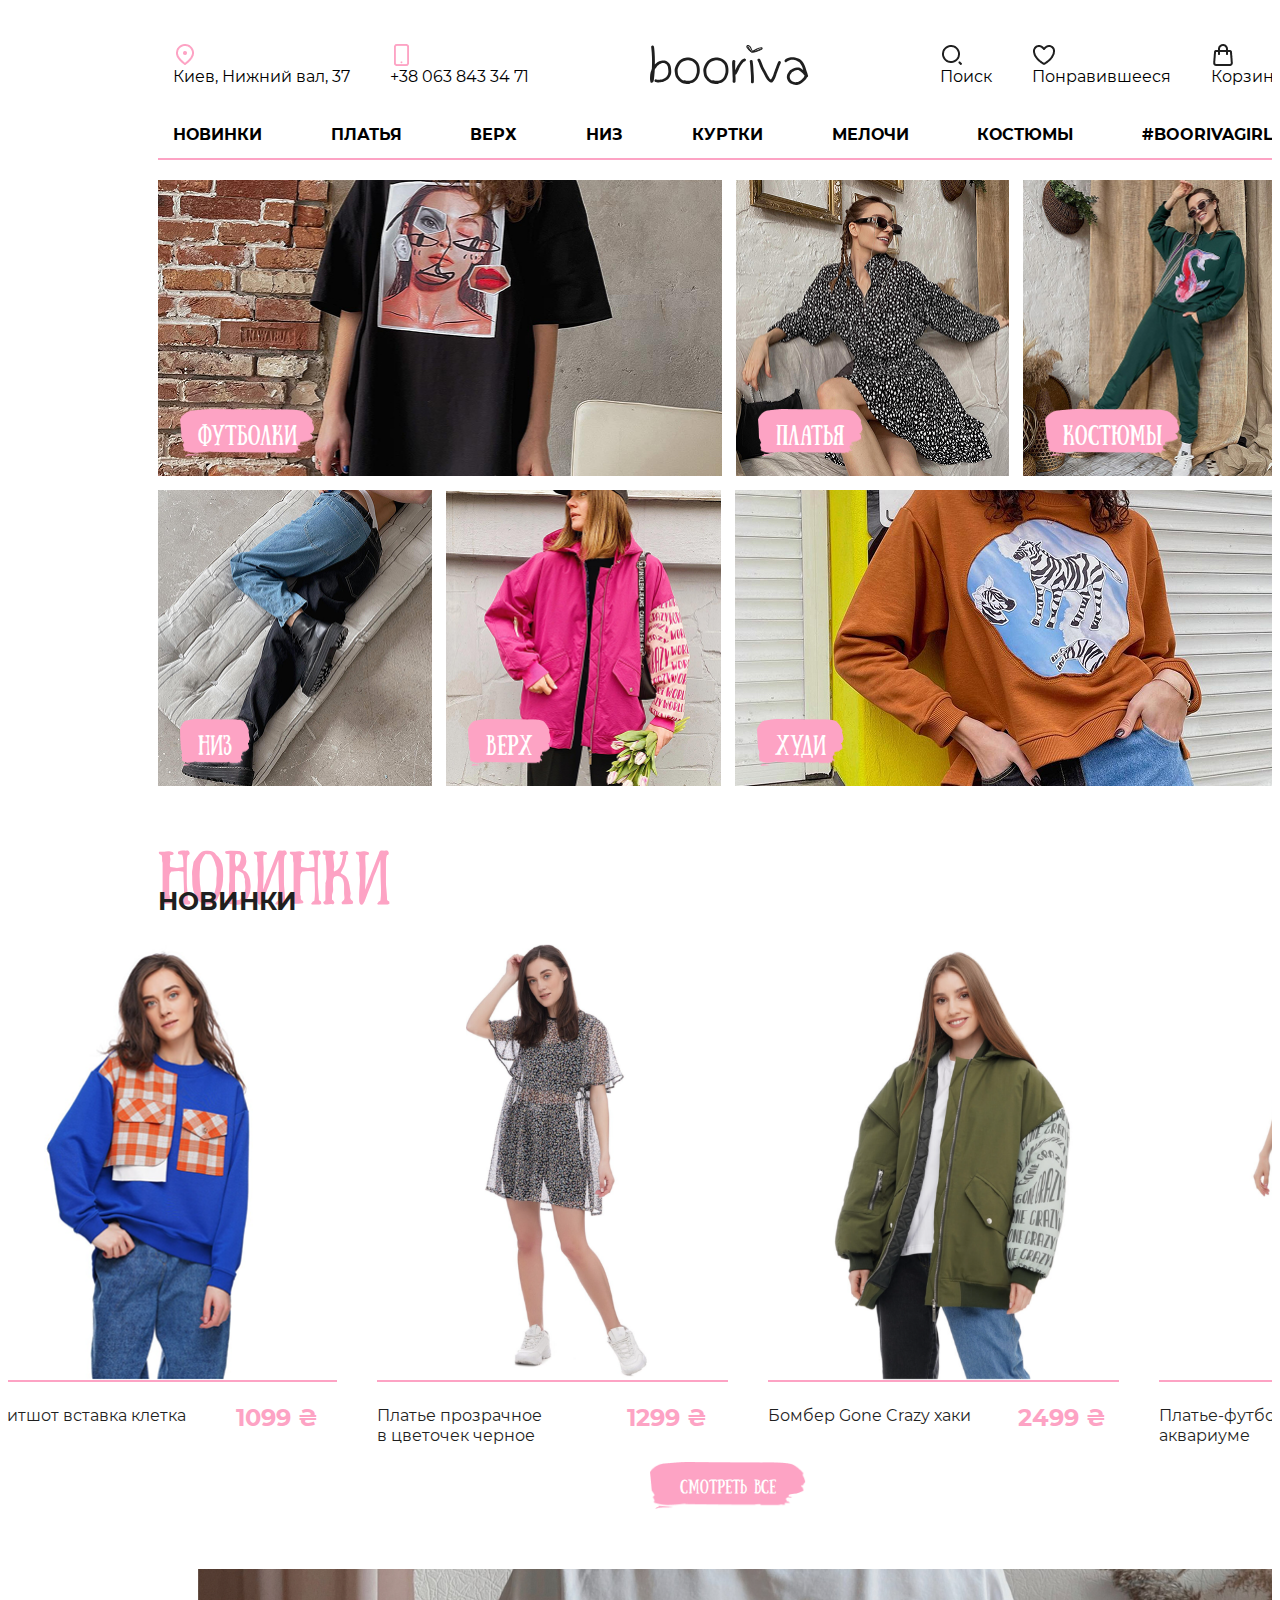
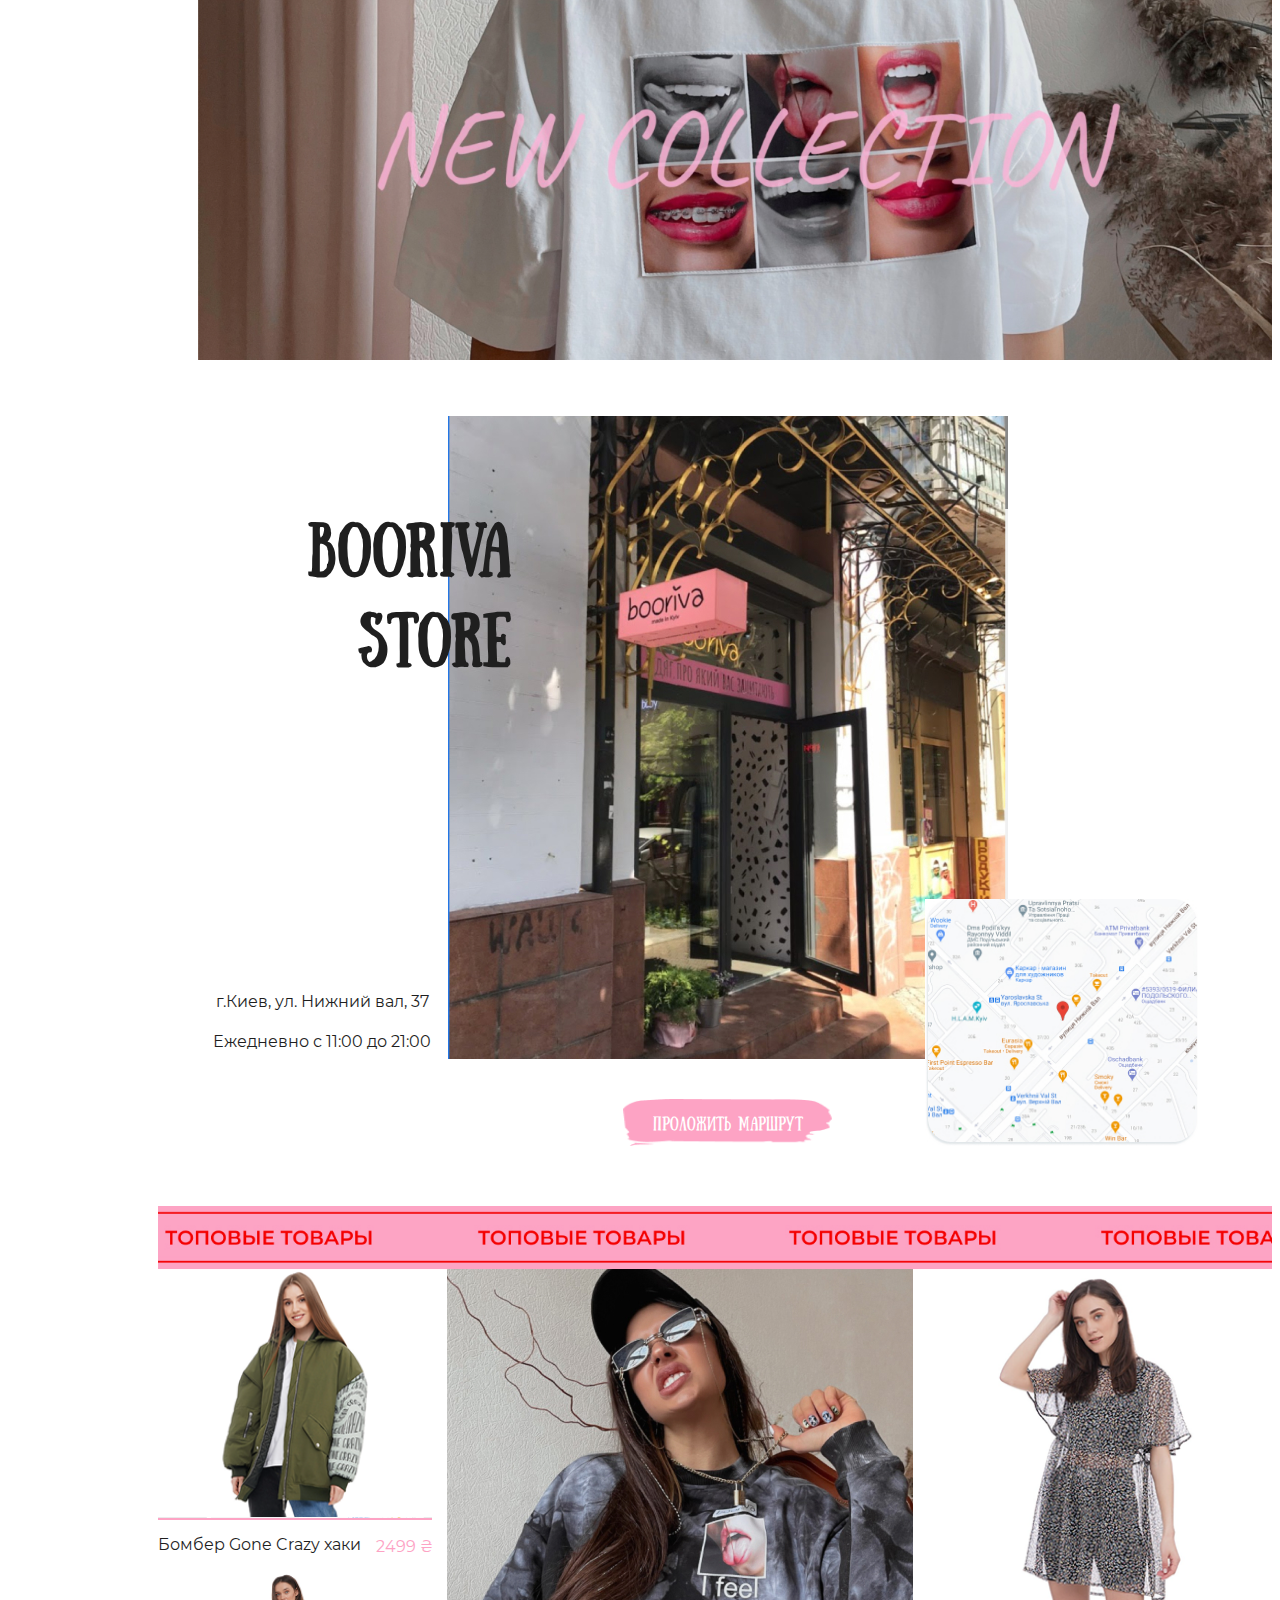
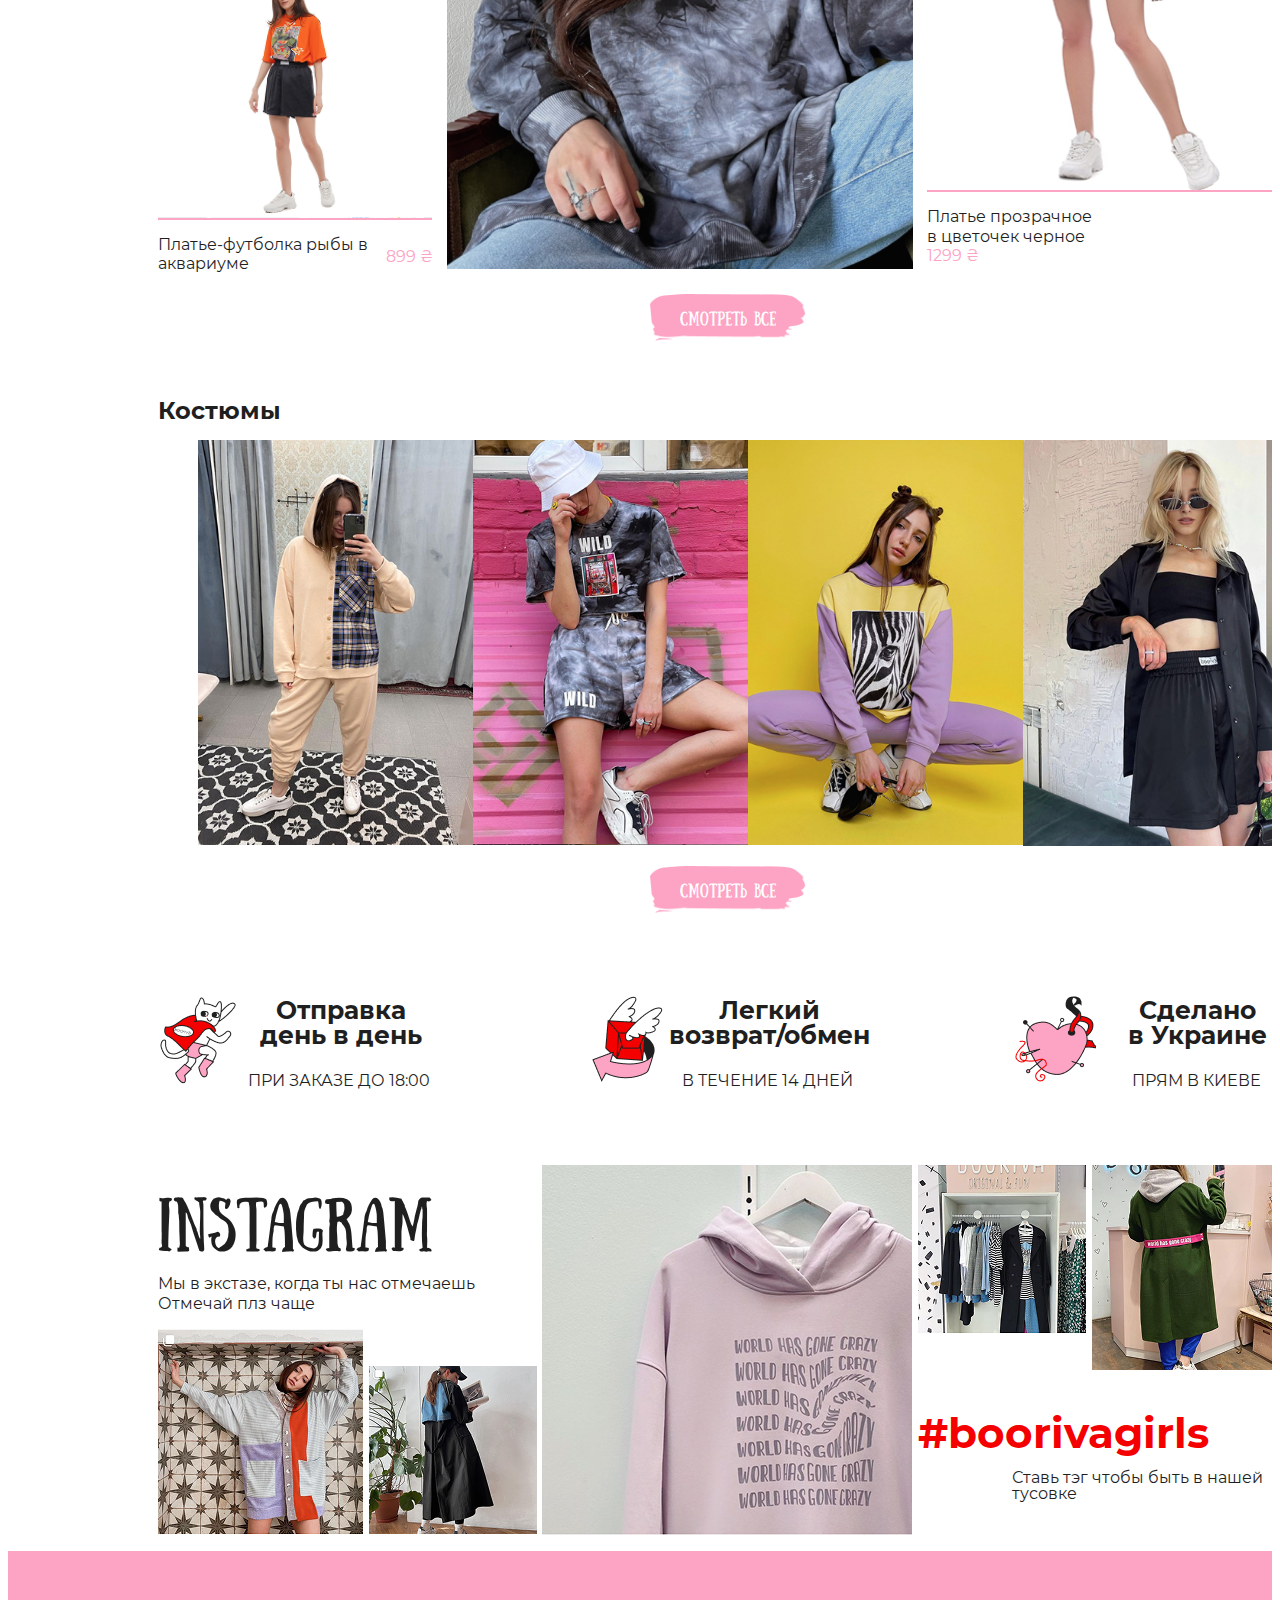
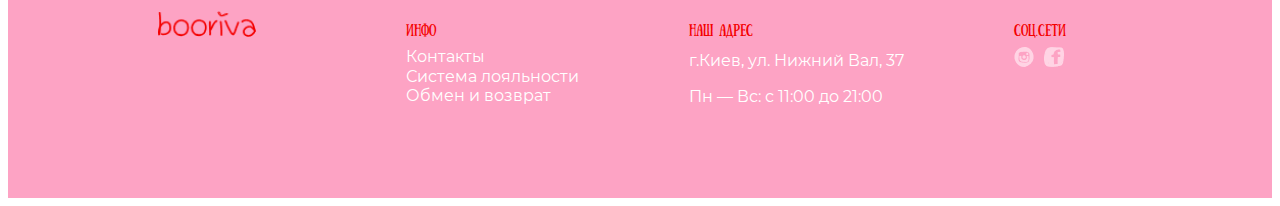
==== index.html @ a5c5e672 "Add files via upload" ====
<!DOCTYPE html>
<html lang="ru">

<head>
    <meta charset="UTF-8">
    <meta name="viewport" content="width=device-width, initial-scale=1.0">
    <title>Booriva</title>
    <link rel="stylesheet" href="styles/normalize.css">
    <link rel="stylesheet" href="styles/style.css">
</head>

<body>
    <header class="header container">
        <div class="header__info">
            <a class="header__link" href="#"><img src="images/fluent_location.png" alt="">Киев, Нижний вал, 37</a>
            <a class="header__link" href="#"><img src="images/icons_iphone.png" alt="">+38 063 843 34 71</a>
        </div>
        <a class="header__logo-wrap" href="index.html">
            <img class="header__logo" src="images/logo.svg" alt="Логотип" width="159" height="40">
            <h1 class="header__title"></h1>
        </a>
        <div class="header__buttons">
            <a class="header__link" href="#"><img src="images/ri_search.png" alt="">Поиск</a>
            <a class="header__link" href="#"><img src="images/icons_heart.png" alt="">Понравившееся</a>
            <a class="header__link" href="#"><img src="images/shoppingbag.png" alt="">Корзина</a>
        </div>
        <nav class="header__menu">
            <ul class="menu">
                <li class="menu__item menu__item--active">
                    <a class="menu__link" href="index.html">НОВИНКИ</a>
                </li>
                <li class="menu__item">
                    <a class="menu__link" href="#">ПЛАТЬЯ</a>
                </li>
                <li class="menu__item">
                    <a class="menu__link" href="#">ВЕРХ</a>
                </li>
                <li class="menu__item">
                    <a class="menu__link" href="#">НИЗ</a>
                </li>
                <li class="menu__item">
                    <a class="menu__link" href="#">КУРТКИ</a>
                </li>
                <li class="menu__item">
                    <a class="menu__link" href="#">МЕЛОЧИ</a>
                </li>
                <li class="menu__item">
                    <a class="menu__link" href="#">КОСТЮМЫ</a>
                </li>
                <li class="menu__item">
                    <a class="menu__link" href="#">#BOORIVAGIRLS</a>
                </li>
            </ul>
        </nav>
    </header>
    <main class="main container">
        <section class="categories">
            <div class="categories__div">
                <h2 class="categories__title visually-hidden">Категории товаров</h2>
            </div>
            <ul class="categories__list">
                <li class="categories__rectangle">
                    <img class="categories__image" src="images/tshirts.jpg" alt="Футболки" width="563" height="345">
                    <button class="categories__button button" type="button">Футболки</button>
                </li>
                <li class="categories__square">
                    <img class="categories__image" src="images/dresses.jpg" alt="Платья" width="273" height="296">
                    <button class="categories__button button" type="button">Платья</button>
                </li>
                <li class="categories__square">
                    <img class="categories__image" src="images/costumes.jpg" alt="Костюмы" width="274" height="296">
                    <button class="categories__button button" type="button">Костюмы</button>
                </li>
                <li class="categories__square">
                    <img class="categories__image" src="images/bottom.jpg" alt="Низ" width="274" height="296">
                    <button class="categories__button button" type="button">Низ</button>
                </li>
                <li class="categories__square">
                    <img class="categories__image" src="images/top.jpg" alt="Верх" width="274" height="296">
                    <button class="categories__button button" type="button">Верх</button>
                </li>
                <li class="categories__rectangle">
                    <img class="categories__image" src="images/hoodie.jpg" alt="Худи" width="563" height="345">
                    <button class="categories__button button" type="button">Худи</button>
                </li>
            </ul>
        </section>
        <section class="clothes">
            <div class="clothes__div">
                <h2 class="clothes__new">
                    Новинки
                    <div class="clothes__newsub">НОВИНКИ</div>
                </h2>
            </div>
            <ul class="clothes__assortment">
                <li class="clothes__product">
                    <img class="clothes__image" src="images/blue_sweatshirt.png" alt="Фото одежды" width="360"
                        height="530">
                    <div class="clothes__wrap">
                        <a class="clothes__name" href="#">Свитшот вставка клетка</a>
                        <span class="clothes__price">1099 ₴</span>
                    </div>
                </li>
                <li class="clothes__product">
                    <img class="clothes__image" src="images/dress_in_flowers.png" alt="Фото одежды" width="360"
                        height="530">
                    <div class="clothes__wrap">
                        <a class="clothes__name" href="#">Платье прозрачное <br> в цветочек черное</a>
                        <span class="clothes__price">1299 ₴</span>
                    </div>
                </li>
                <li class="clothes__product">
                    <img class="clothes__image" src="images/bomber.png" alt="Фото одежды" width="360" height="530">
                    <div class="clothes__wrap">
                        <a class="clothes__name" href="#">Бомбер Gone Crazy хаки</a>
                        <span class="clothes__price">2499 ₴</span>
                    </div>
                </li>
                <li class="clothes__product">
                    <img class="clothes__image" src="images/dress_tshirt_fish.png" alt="Фото одежды" width="360"
                        height="530">
                    <div class="clothes__wrap">
                        <a class="clothes__name" href="#">Платье-футболка рыбы в аквариуме</a>
                        <span class="clothes__price">899 ₴</span>
                    </div>
                </li>
            </ul>
            <button class="clothes__button button" type="button">Смотреть все</button>
        </section>
        <section class="collection">
            <div class="collection__div">
                <h2 class="collection__title"></h2>
            </div>
            <ul class="collection__element">
                <li class="collection__baner">
                    <img class="collection__image" src="images/baner.jpg" alt="Фото одежды" width="1441" height="512">
                </li>
            </ul>
        </section>
        <section class="address">
            <div class="address__div">
                <h2 class="address__title">Booriva Store</h2>
            </div>
            <p class="address__address">
                г.Киев, ул. Нижний вал, 37 <br>
                Ежедневно с 11:00 до 21:00
            </p>
            <img class="address__image" src="images/store_door.jpg" alt="Booriva" width="560" height="643">
            <img class="address__map" src="images/map.jpg" alt="Map" width="273" height="246">
            <div class="address__button">
                <button class="address__button button" type="button">Проложить маршрут</button>
            </div>
        </section>
        <section class="top">
            <div class="top__div">
                <h2 class="top__title visually-hidden">Топовые товары</h2>
            </div>
            <img class="top__line" src="images/creeping_line.jpg" alt="Бегущая строка" width="1913" height="80">
            <ul class="top__assortment">
                <li class="top__first">
                    <img class="top__image" src="images/gonecrazymini.png" alt="Фото одежды" width="274" height="300">
                    <div class="top__wrap">
                        <div class="top__element">
                            <a class="top__name" href="#">Бомбер Gone Crazy хаки</a>
                        </div>
                        <div class="top__meaning">
                            <span class="top__price">2499 ₴</span>
                        </div>
                    </div>
                </li>
                <li class="top__second">
                    <img class="top__image" src="images/tshirt_dress_fish_mini.png" alt="Фото одежды" width="274"
                        height="300">
                    <div class="top__wrap">
                        <div class="top__element">
                            <a class="top__name" href="#">Платье-футболка рыбы в аквариуме</a>
                        </div>
                        <div class="top__meaning">
                            <span class="top__price">899 ₴</span>
                        </div>
                    </div>
                </li>
                <li class="top__third">
                    <img class="top__baner" src="images/banner.jpg" alt="Фото одежды" width="466" height="600">
                </li>
                <li class="top__fourth">
                    <img class="top__image" src="images/dressflowerblackmini.png" alt="Фото одежды" width="370"
                        height="600">
                    <div class="top__wrap">
                        <div class="top__bigelement">
                            <a class="top__name" href="#">Платье прозрачное <br> в цветочек черное</a>
                        </div>
                        <div class="top__bigmeaning">
                            <span class="top__price">1299 ₴</span>
                        </div>
                    </div>
                </li>
            </ul>
            <button class="top__button button" type="button">Смотреть все</button>
        </section>
        <section class="costumes">
            <div class="costumes__div">
                <h2 class="costumes__title">Костюмы</h2>
            </div>
            <ul class="costumes__block">
                <li class="costumes__images">
                    <img class="costumes__image" src="images/beige_set.jpg" alt="Бежевый комплект" width="360"
                        height="530">
                </li>
                <li class="costumes__images">
                    <img class="costumes__image" src="images/gray_set_with_panama.jpg" alt="Серый комплект" width="360"
                        height="530">
                </li>
                <li class="costumes__images">
                    <img class="costumes__image" src="images/zebra_set.jpg" alt="Комплект зебра" width="360"
                        height="530">
                </li>
                <li class="costumes__images">
                    <img class="costumes__image" src="images/black_set.jpg" alt="Черный комплект" width="360"
                        height="530">
                </li>
            </ul>
            <button class="costumes__button button" type="button">Смотреть все</button>
        </section>
        <section class="information">
            <div class="information__div">
                <h2 class="information__title visually-hidden">Общая информация</h2>
            </div>
            <ul class="information__block">
                <li class="information__images">
                    <img class="information__image" src="images/sending.png" alt="Кошка в плаще" width="81" height="98">
                    <div class="information__wrap">
                        <h3 class="information__title">Отправка <br> день в день</h3>
                        <p class="information__description">ПРИ ЗАКАЗЕ ДО 18:00</p>
                    </div>
                </li>
                <li class="information__images">
                    <img class="information__image" src="images/exchange.png" alt="Коробка с крыльями" width="81"
                        height="98">
                    <div class="information__wrap">
                        <h3 class="information__title">Легкий <br> возврат/обмен</h3>
                        <p class="information__description">В ТЕЧЕНИЕ 14 ДНЕЙ</p>
                    </div>
                </li>
                <li class="information__images">
                    <img class="information__image" src="images/heart_needles.png" alt="Сердце с иголками" width="81"
                        height="98">
                    <div class="information__wrap">
                        <h3 class="information__title">Сделано <br> в Украине</h3>
                        <p class="information__description">ПРЯМ В КИЕВЕ</p>
                    </div>
                </li>
            </ul>
        </section>
        <section class="socialnetwork">
            <h2 hidden>insta </h2>
            <ul class="socialnetwork__block">
                <li class="socialnetwork__images">
                    <div class="socialnetwork__elements">
                        <h2 class="socialnetwork__title">INSTAGRAM</h2>
                        <p class="socialnetwork__description-left">Мы в экстазе, когда ты нас отмечаешь <br> Отмечай плз
                            чаще</p>
                    </div>
                    <div class="socialnetwork__wrap">
                        <img class="socialnetwork__image" src="images/long_shirt.jpg" alt="Длинная рубашка" width="205"
                            height="205">
                        <img class="socialnetwork__image" src="images/coat.jpg" alt="Пальто" width="168" height="168">
                    </div>
                </li>
                <li class="socialnetwork__images">
                    <img class="socialnetwork__image socialnetwork__image-one " src="images/pink_hoodie.jpg"
                        alt="Розовое худи" width="370" height="370">
                </li>
                <li class="socialnetwork__images">
                    <div class="socialnetwork__clothes">
                        <img class="socialnetwork__image" src="images/hanger.jpg" alt="Вешалка" width="168"
                            height="168">
                        <img class="socialnetwork__image" src="images/green_coat.jpg" alt="Зеленое пальто" width="205"
                            height="205">
                    </div>
                    <div class="socialnetwork__right">
                        <p class="socialnetwork__booriva">#boorivagirls</p>
                        <p class="socialnetwork__description-right">Ставь тэг чтобы быть в нашей <br> тусовке</p>
                    </div>
                </li>
            </ul>
        </section>
        <section class="basket visually-hidden">
            <form action="/">
                <h3 class="basket__image">Корзина</h3>
                <input type="text" name="name" placeholder="Имя" required>
                <input type="text" name="surname" placeholder="Фамилия" required>
                <input type="tel" name="phone" placeholder="Номер телефона" required>
                <input type="email" name="email" placeholder="Почта" required>
            </form>
        </section>
    </main>
    <footer class="footer container">
        <p class="author visually-hidden">Сайт создан Лемякиной Марией группа СТ-21</p>
        <div class="footer__div">

            <a class="footer__logo-wrap" href="index.html">
                <img class="footer__logo" src="images/logo__red.png" alt="Логотип" width="98" height="24">
                <h3 class="footer__title"></h3>
            </a>
        </div>
        <ul class="footer__categories">
            <li class="footer__info">
                <p class="footer__title">ИНФО</p>
                <ul class="footer__list">
                    <li class="footer__contacts"><a class="footer__text" href="#">Контакты</a></li>
                    <li class="footer__system"><a class="footer__text" href="#">Система лояльности</a></li>
                    <li class="footer__exchange "><a class="footer__text" href="#">Обмен и возврат</a></li>
                </ul>

            </li>
            <li class="footer__address">
                <p class="footer__title">НАШ АДРЕС</p>
                <p class="footer__location footer__text">г.Киев, ул. Нижний Вал, 37</p>
                <p class="footer__hours footer__text">Пн — Вс: с 11:00 до 21:00</p>
            </li>
            <li class="footer__socialnetworks">
                <p class="footer__title">СОЦ.СЕТИ</p>
                <div class="footer__wrapper">
                    <a class="footer__link" href="#"><img src="images/logo_inst.png" alt=""></a>
                    <a class="footer__link" href="#"><img src="images/logo_facebook.png" alt=""></a>
                </div>
            </li>
        </ul>
    </footer>
</body>

</html>
---- styles/style.css ----
/* Подключение шрифтов */
@import "fonts.css";
/* Подключение основных стилей */
@import "base.css";
/*Подключение универсальных стилей */
@import "typography.css";
/* Подключение стилей относящихся к header */
@import "header.css";
/* Подключение стилей относящихся к footer */
@import "footer.css";
/* Подключение стилей относящихся к main */
@import "main.css";
@import "media.css";
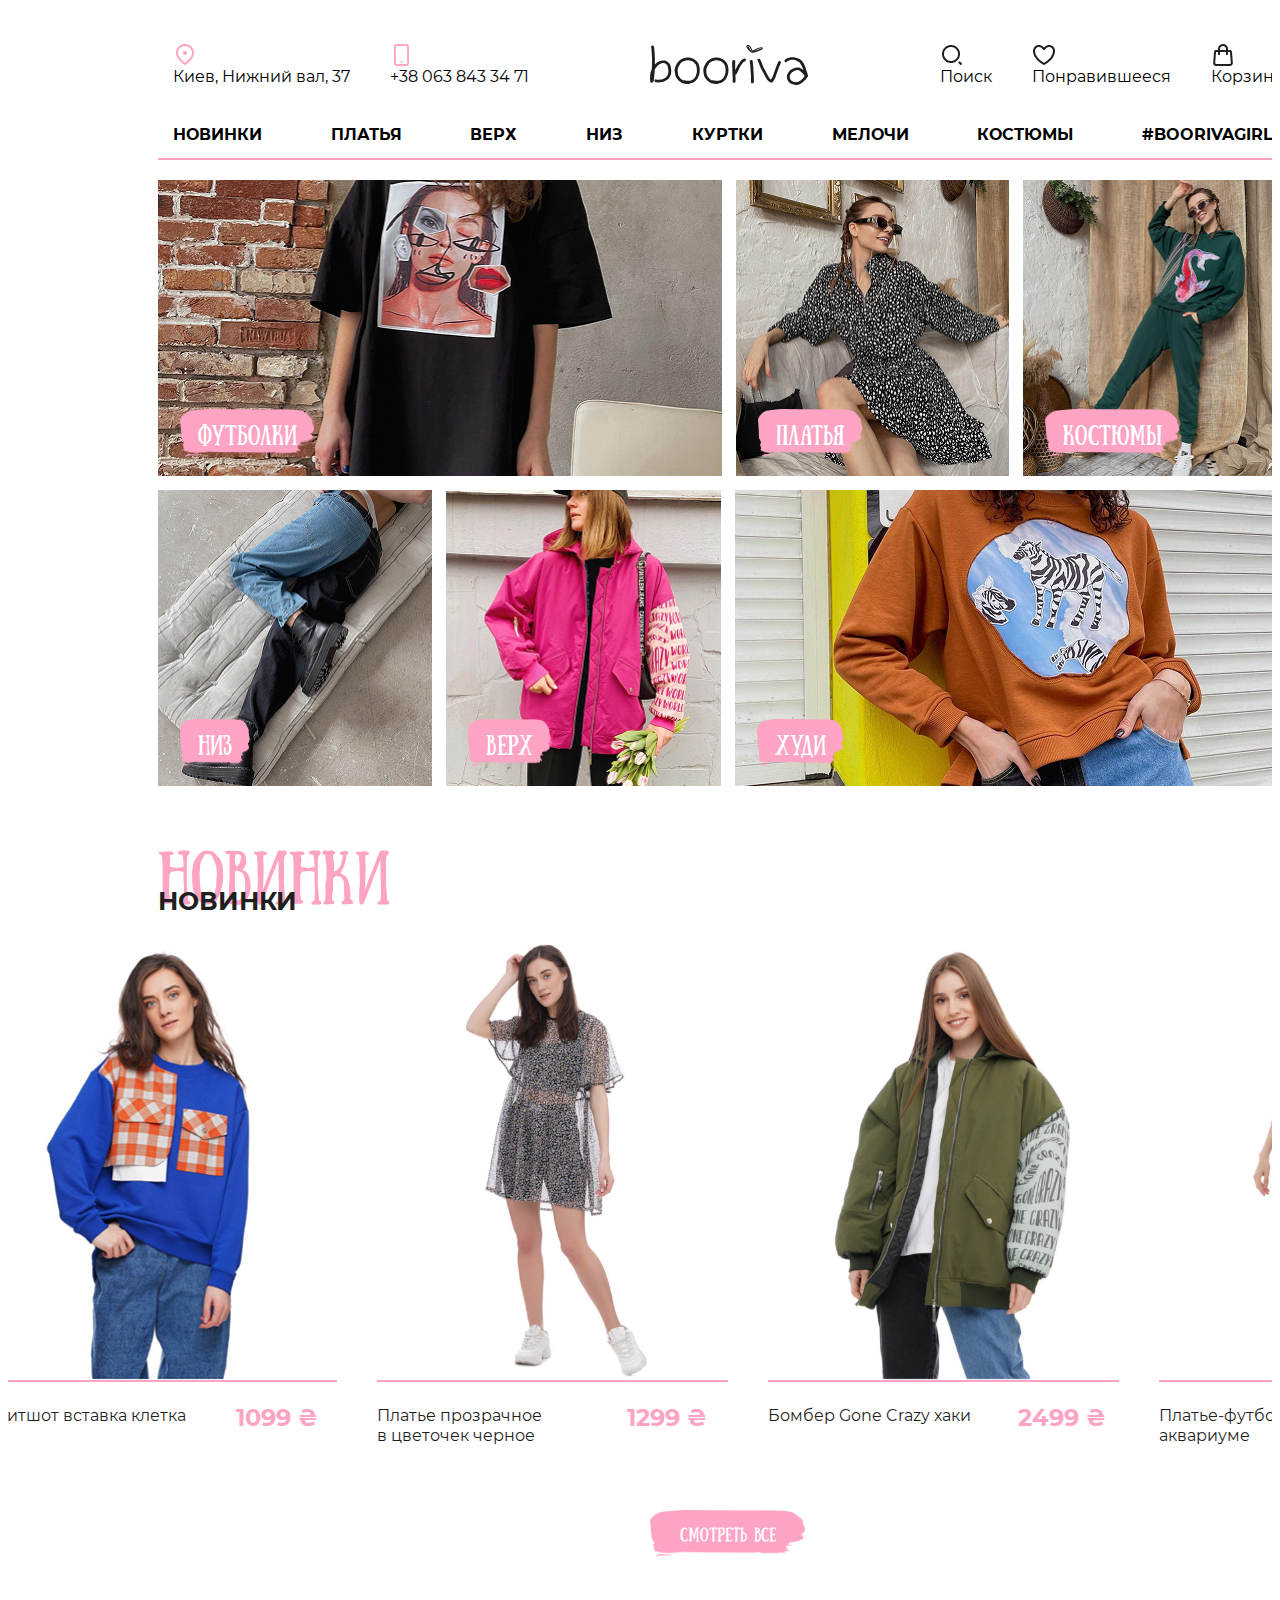
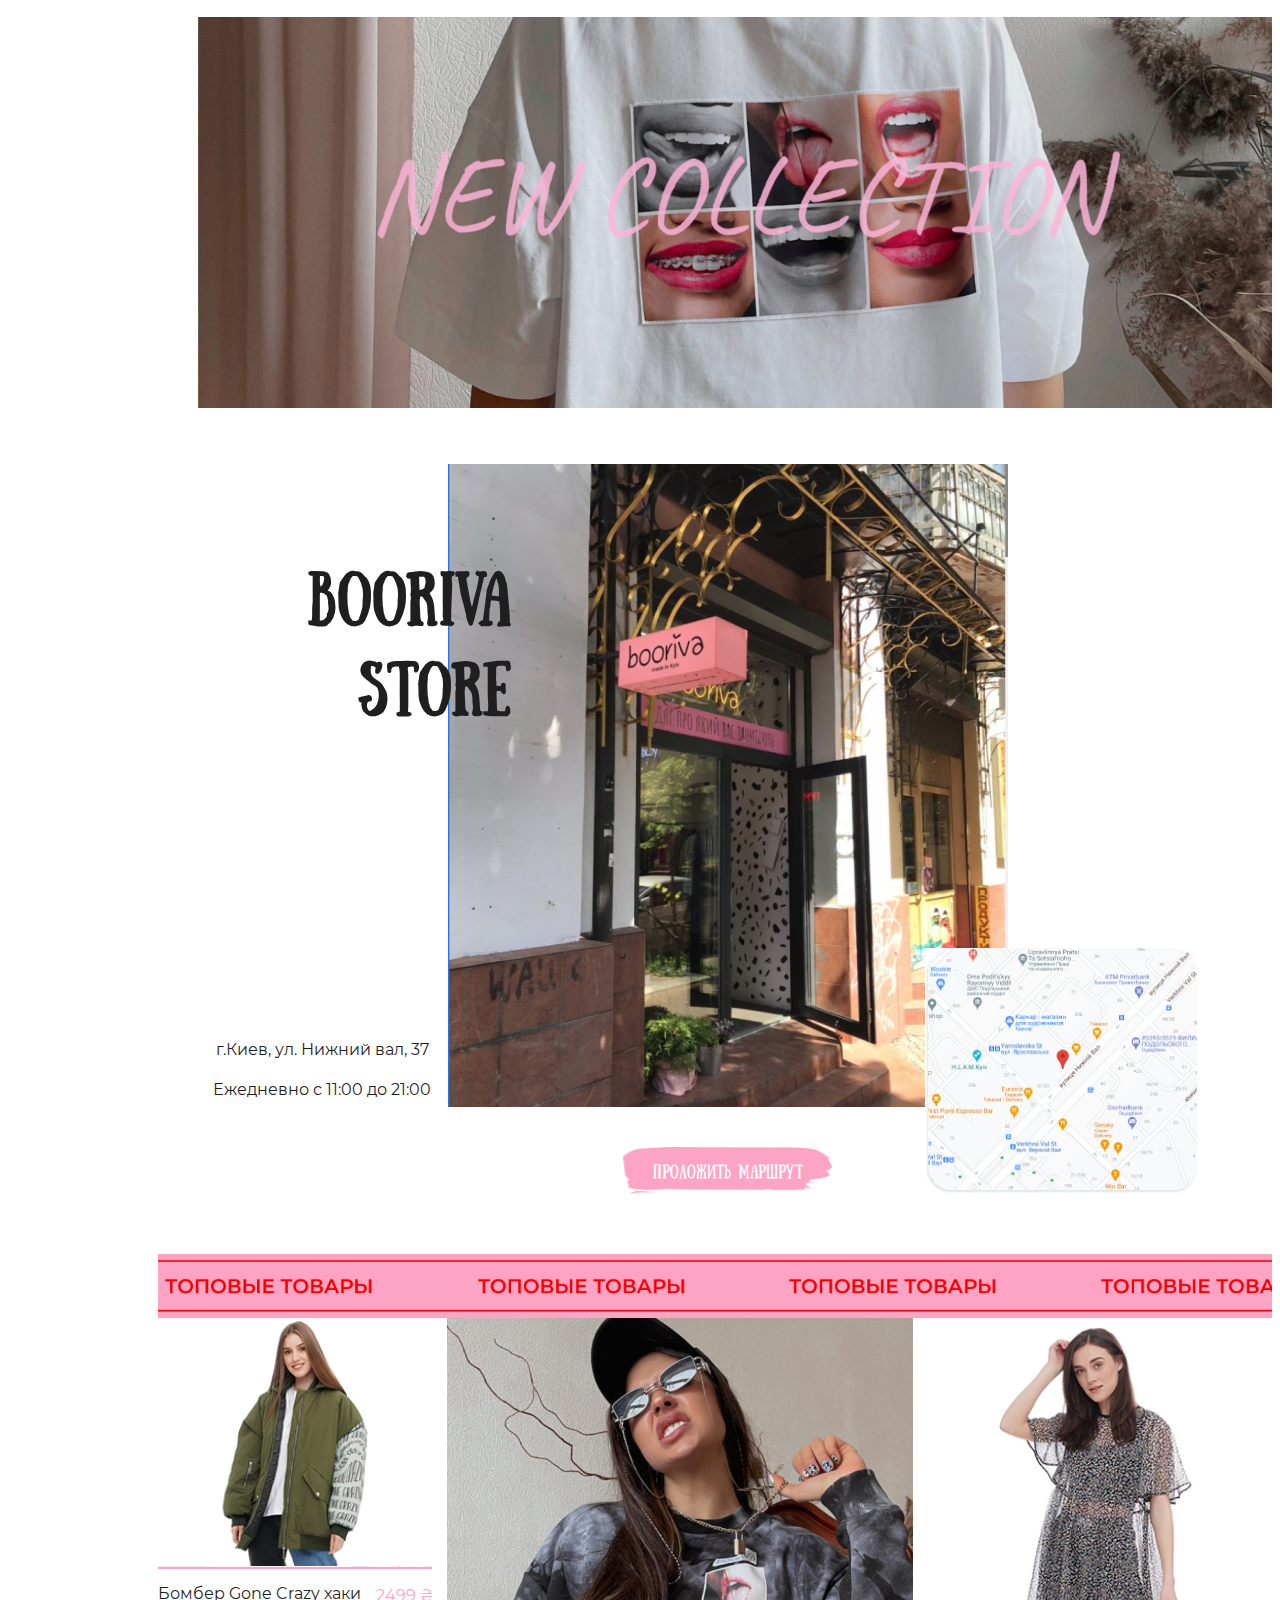
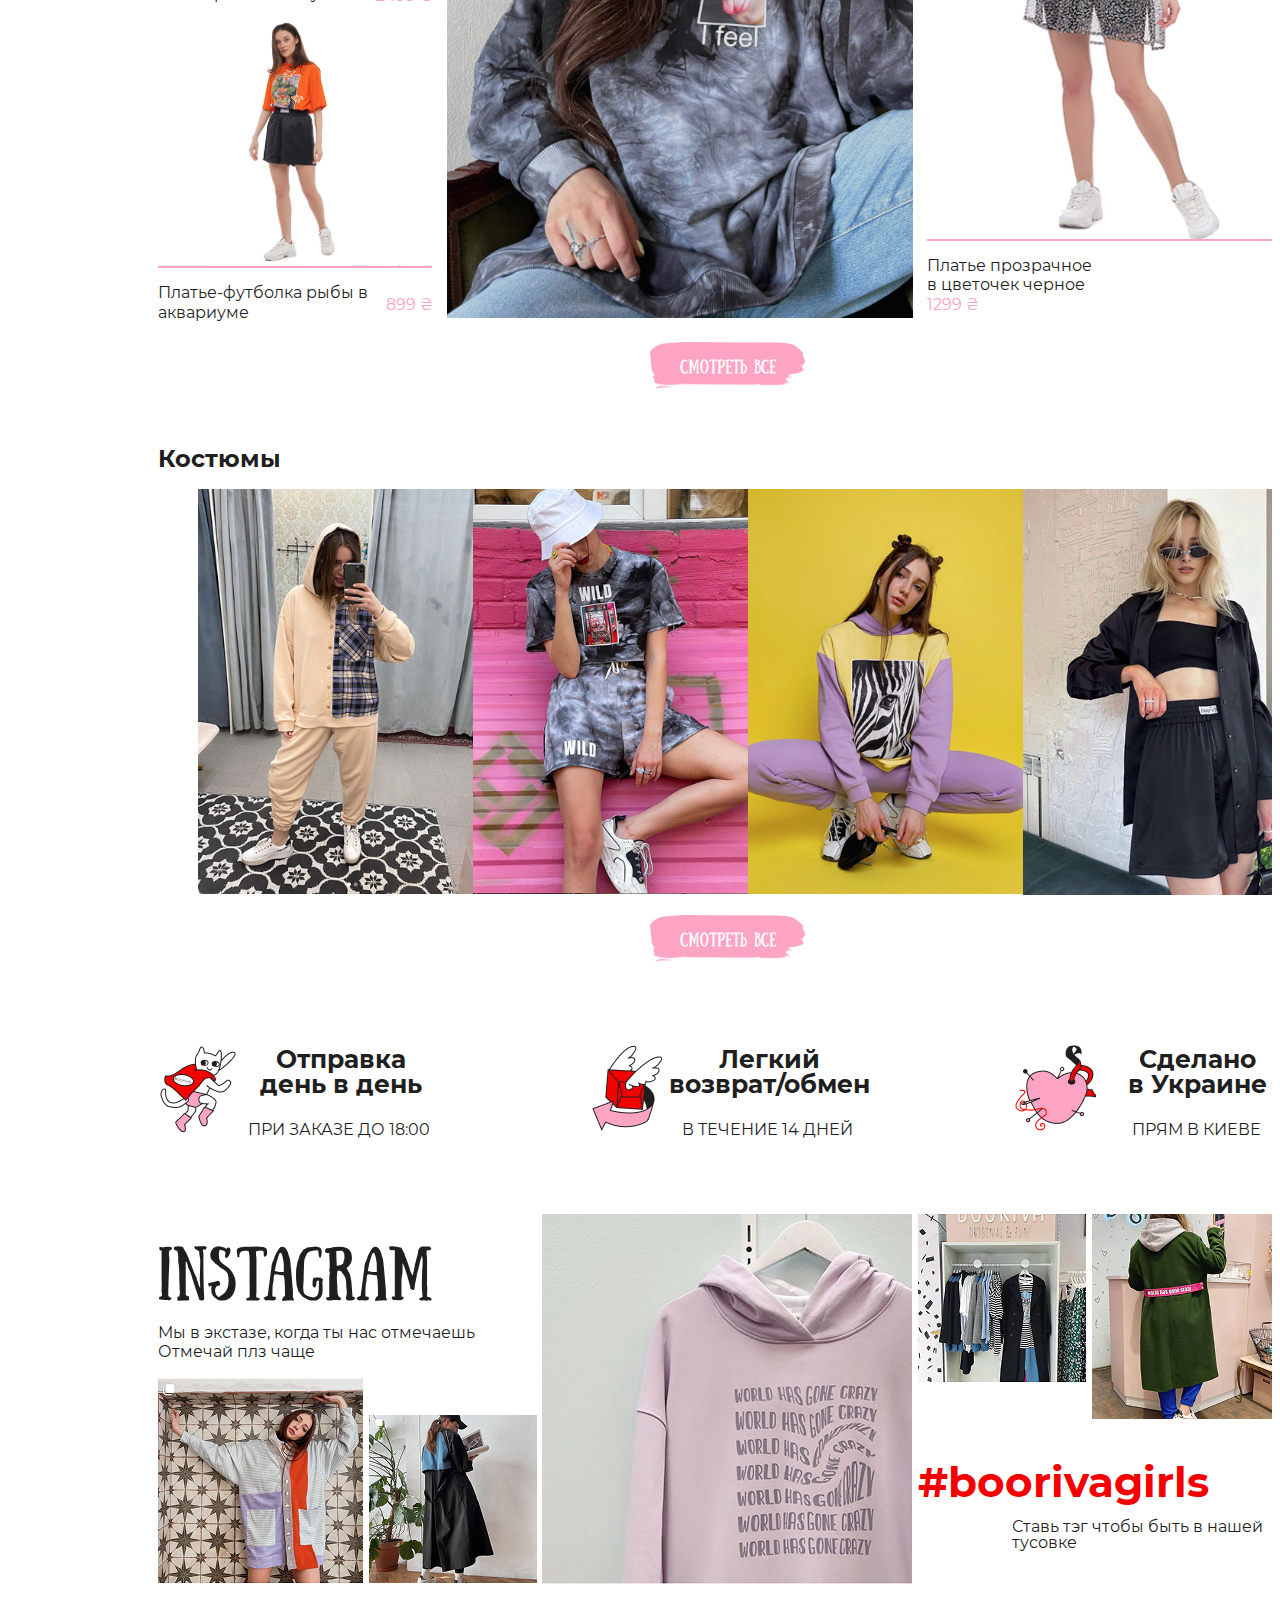
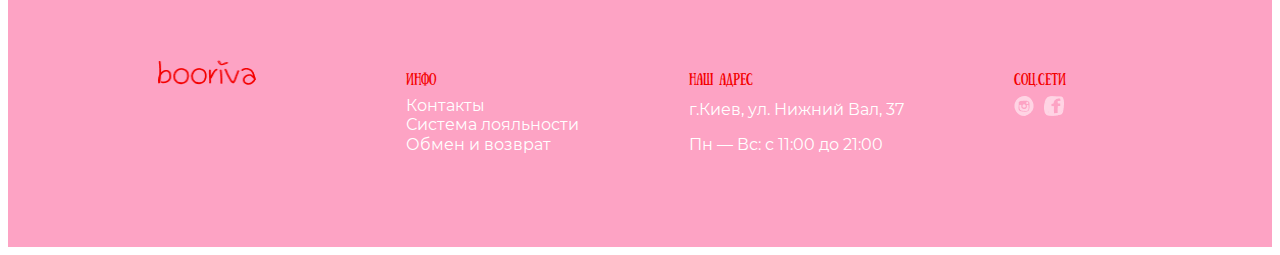
==== commit 736e36ad: "Add files via upload" ====
--- a/index.html
+++ b/index.html
@@ -100,6 +100,9 @@
                         <a class="clothes__name" href="#">Свитшот вставка клетка</a>
                         <span class="clothes__price">1099 ₴</span>
                     </div>
+                    <div class="clothes__description" hidden>
+                        Представь себя, закутавшись в нее с хорошей книгой на диване или создавая смелый модный образ на улицах.
+                    </div>
                 </li>
                 <li class="clothes__product">
                     <img class="clothes__image" src="images/dress_in_flowers.png" alt="Фото одежды" width="360"
@@ -107,6 +110,9 @@
                     <div class="clothes__wrap">
                         <a class="clothes__name" href="#">Платье прозрачное <br> в цветочек черное</a>
                         <span class="clothes__price">1299 ₴</span>
+                    </div>
+                    <div class="clothes__description" hidden>
+                        Платье идеально подходит для солнечного пикника, вечеринки в саду или просто любого случая. 
                     </div>
                 </li>
                 <li class="clothes__product">
@@ -115,6 +121,9 @@
                         <a class="clothes__name" href="#">Бомбер Gone Crazy хаки</a>
                         <span class="clothes__price">2499 ₴</span>
                     </div>
+                    <div class="clothes__description" hidden>
+                        Мягкая ткань, свободный крой и теплый наполнитель делают эту куртку идеальной для повседневной носки.
+                    </div>
                 </li>
                 <li class="clothes__product">
                     <img class="clothes__image" src="images/dress_tshirt_fish.png" alt="Фото одежды" width="360"
@@ -122,6 +131,9 @@
                     <div class="clothes__wrap">
                         <a class="clothes__name" href="#">Платье-футболка рыбы в аквариуме</a>
                         <span class="clothes__price">899 ₴</span>
+                    </div>
+                    <div class="clothes__description" hidden>
+                        Яркий оранжевый цвет – хит сезона, а принт в стиле арт-деко добавит актуальности твоему образу.
                     </div>
                 </li>
             </ul>
@@ -328,6 +340,62 @@
             </li>
         </ul>
     </footer>
+    <div class="watchall" hidden>
+        <section class="watchall">
+            <div class="watchall__wrap">
+                <h3 class="watchall__title">
+                    Посмотрите все товары из этой категории
+                </h3>
+                <ul class="watchall__container">
+                    <li class="watchall__product">
+                        <img class="watchall__image" src="images/pink_dress.jpg" alt="Фото одежды" width="371" height="500">
+                        <div class="watchall__block">
+                            <a class="watchall__name" href="#">Нежно-розовое платье</a>
+                            <span class="watchall__price">1099 ₴</span>
+                        </div>
+                    </li>
+                    <li class="watchall__product">
+                        <img class="watchall__image" src="images/jeans.jpg" alt="Фото одежды" width="371" height="471">
+                        <div class="watchall__block">
+                            <a class="watchall__name" href="#">Джинсы с принтами</a>
+                            <span class="watchall__price">1299 ₴</span>
+                        </div>    
+                    </li>
+                    <li class="watchall__product">
+                        <img class="watchall__image" src="images/pink_tshirt.jpg" alt="Фото одежды" width="370" height="469">
+                        <div class="watchall__block">
+                            <a class="watchall__name" href="#">Ярко-розовая футболка</a>
+                            <span class="watchall__price">899 ₴</span>
+                        </div>
+                    </li>
+                    <li class="watchall__product">
+                        <img class="watchall__image" src="images/colorful_dress.jpg" alt="Фото одежды" width="370" height="575">
+                        <div class="watchall__block">
+                            <a class="watchall__name" href="#">Разноцветное платье</a>
+                            <span class="watchall__price">1099 ₴</span>
+                        </div>
+                    </li>
+                    <li class="watchall__product">
+                        <img class="watchall__image" src="images/shirt_skyfishes.jpg" alt="Фото одежды" width="370" height="562">
+                        <div class="watchall__block">
+                            <a class="watchall__name" href="#">Рубашка с рыбами и небом</a>
+                            <span class="watchall__price">899 ₴</span>
+                        </div>
+                    </li>
+                    <li class="watchall__product">
+                        <img class="watchall__image" src="images/black_coat.jpg" alt="Фото одежды" width="370" height="653">
+                        <div class="watchall__block">
+                            <a class="watchall__name" href="#">Черное пальто с джинсовым верхом</a>
+                            <span class="watchall__price">899 ₴</span>
+                        </div>
+                    </li>
+                </ul>
+            </div>
+            <form action="/" class="watchall__form">
+
+            </form>
+        </section>
+    </div>
+    <script src="scripts/script.js"></script>
 </body>
-
 </html>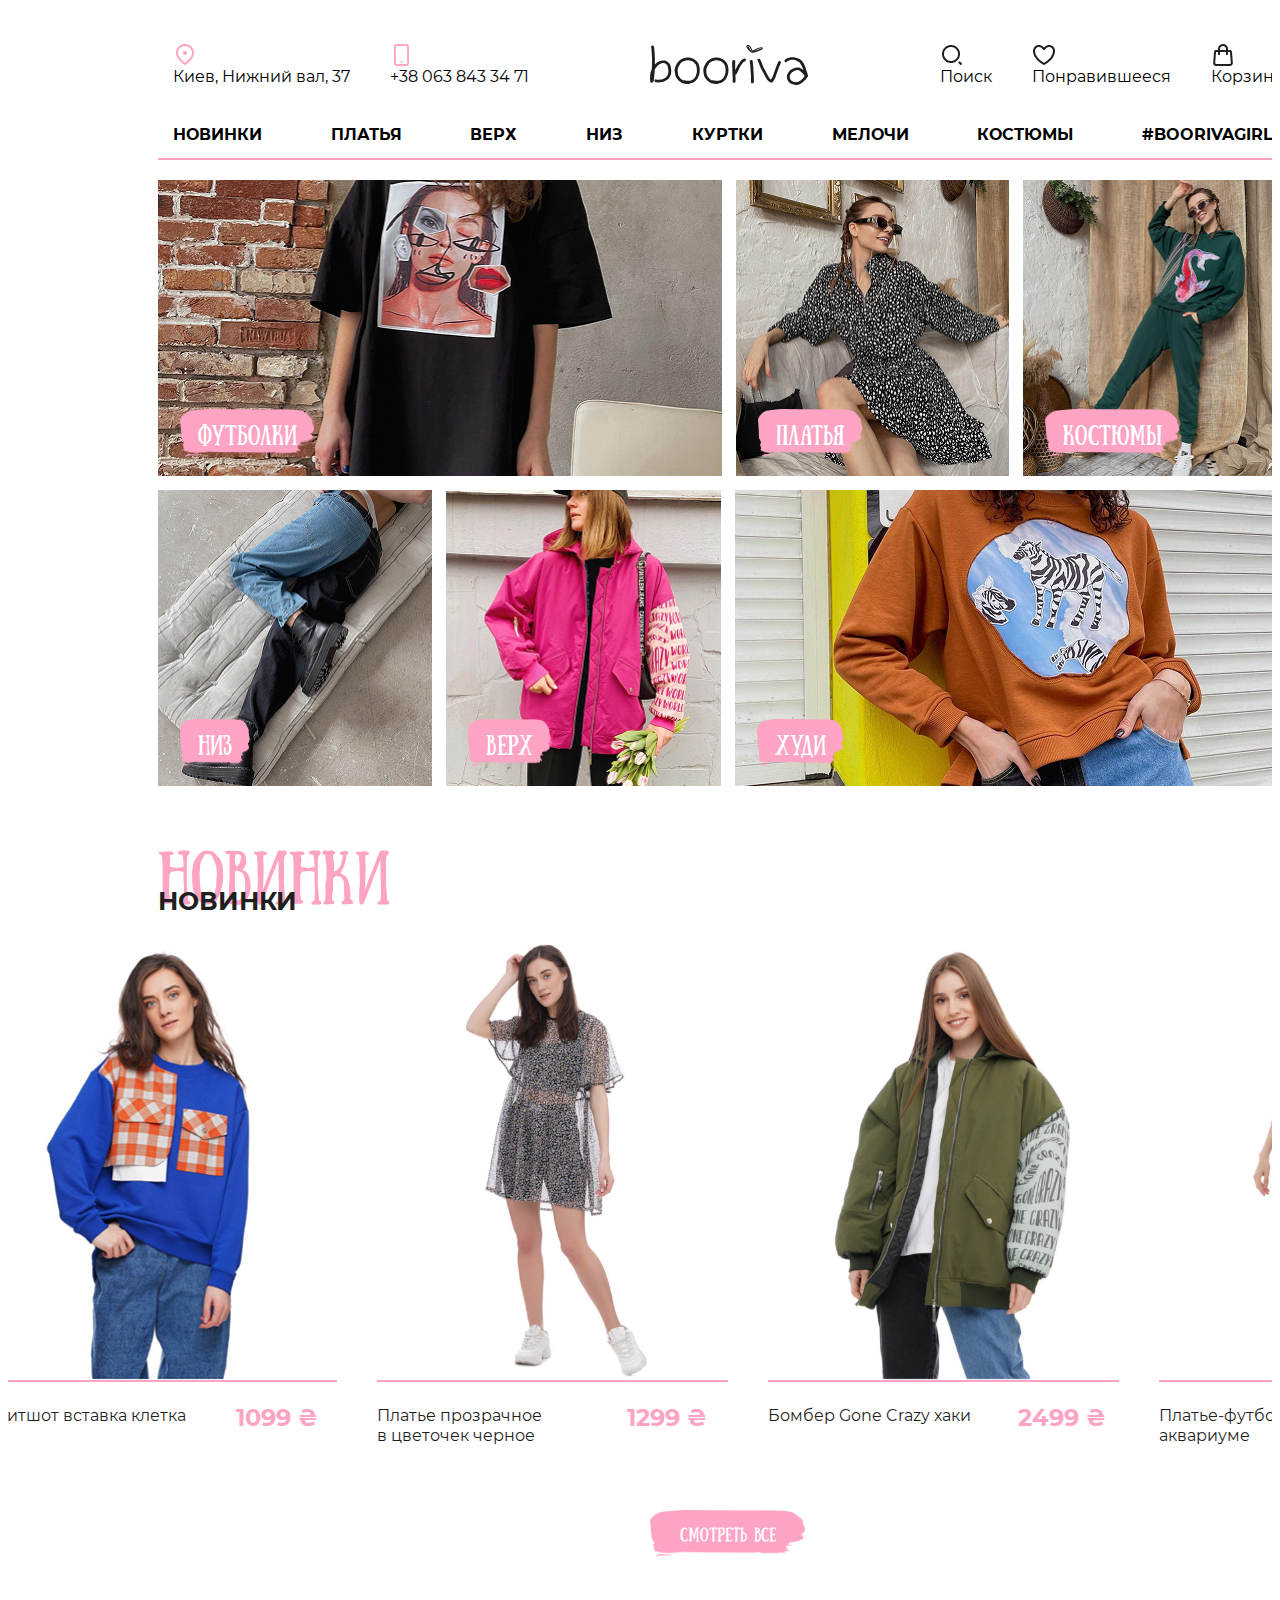
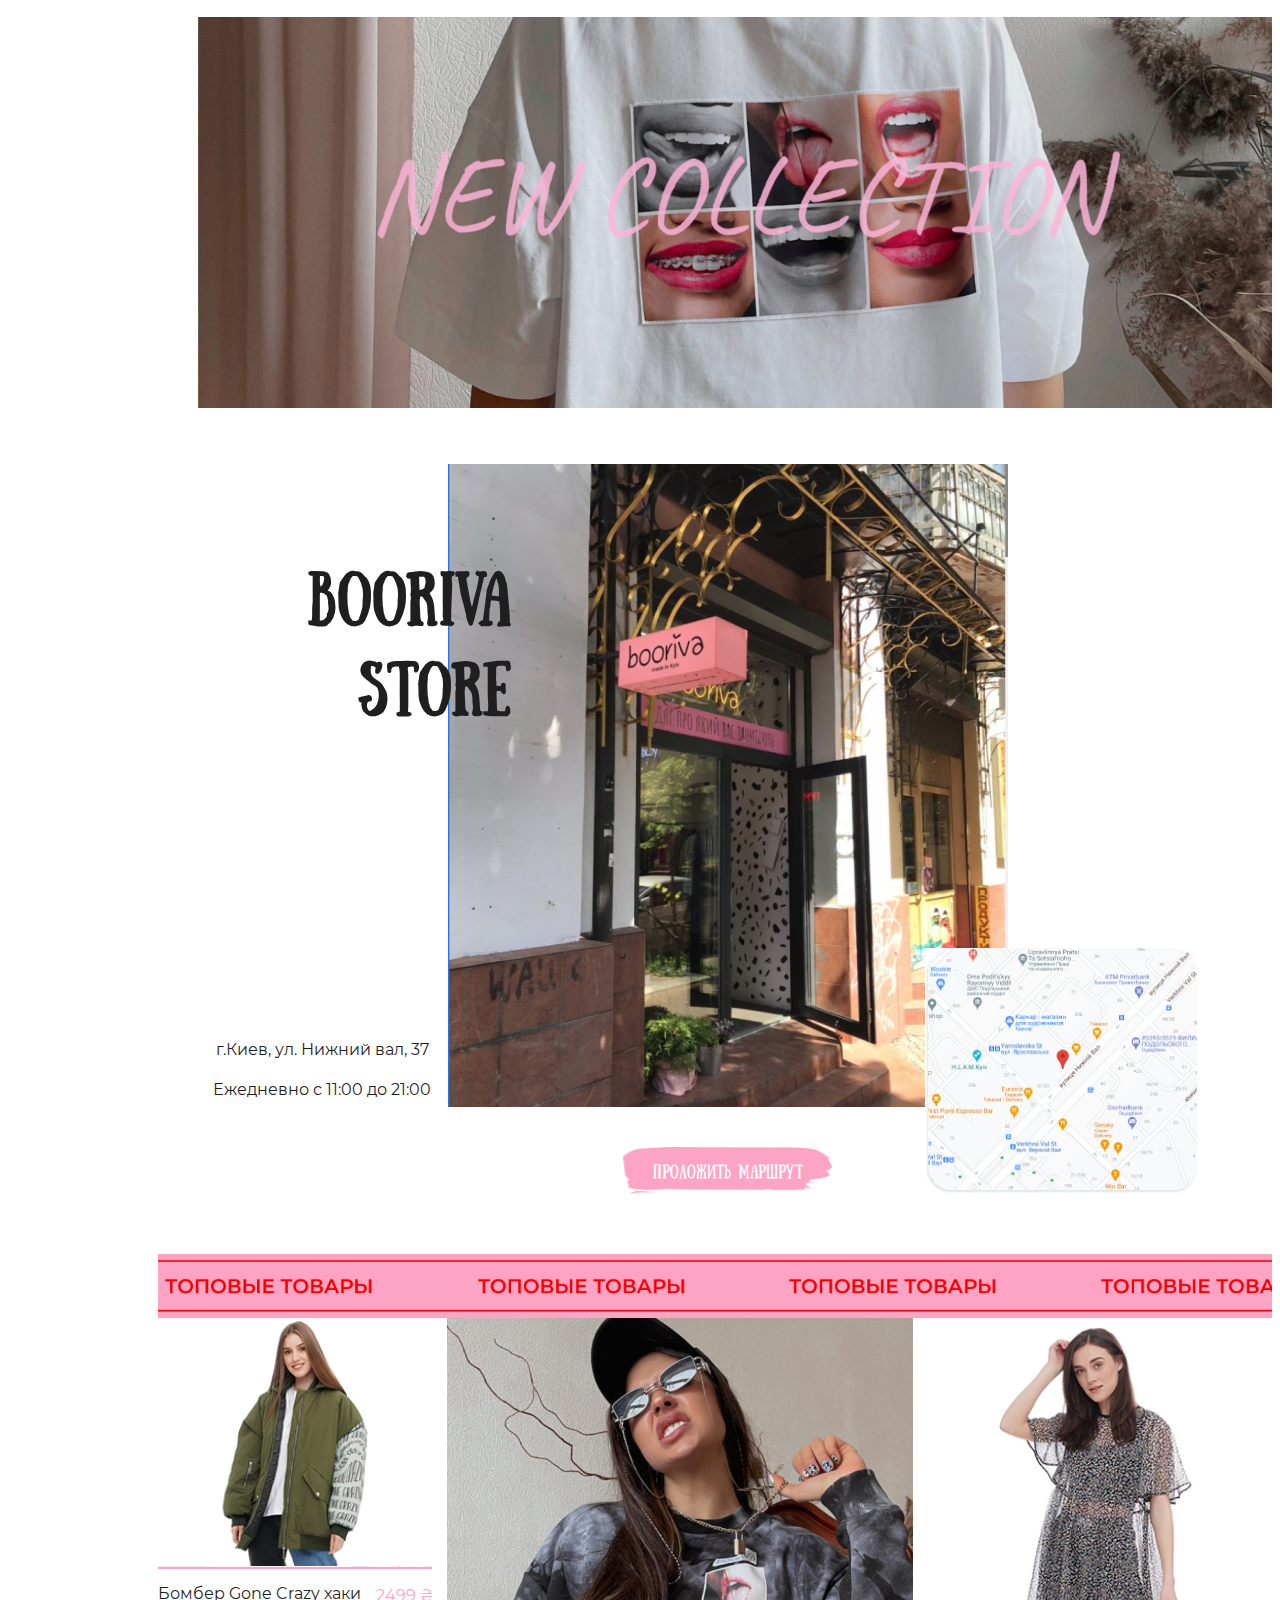
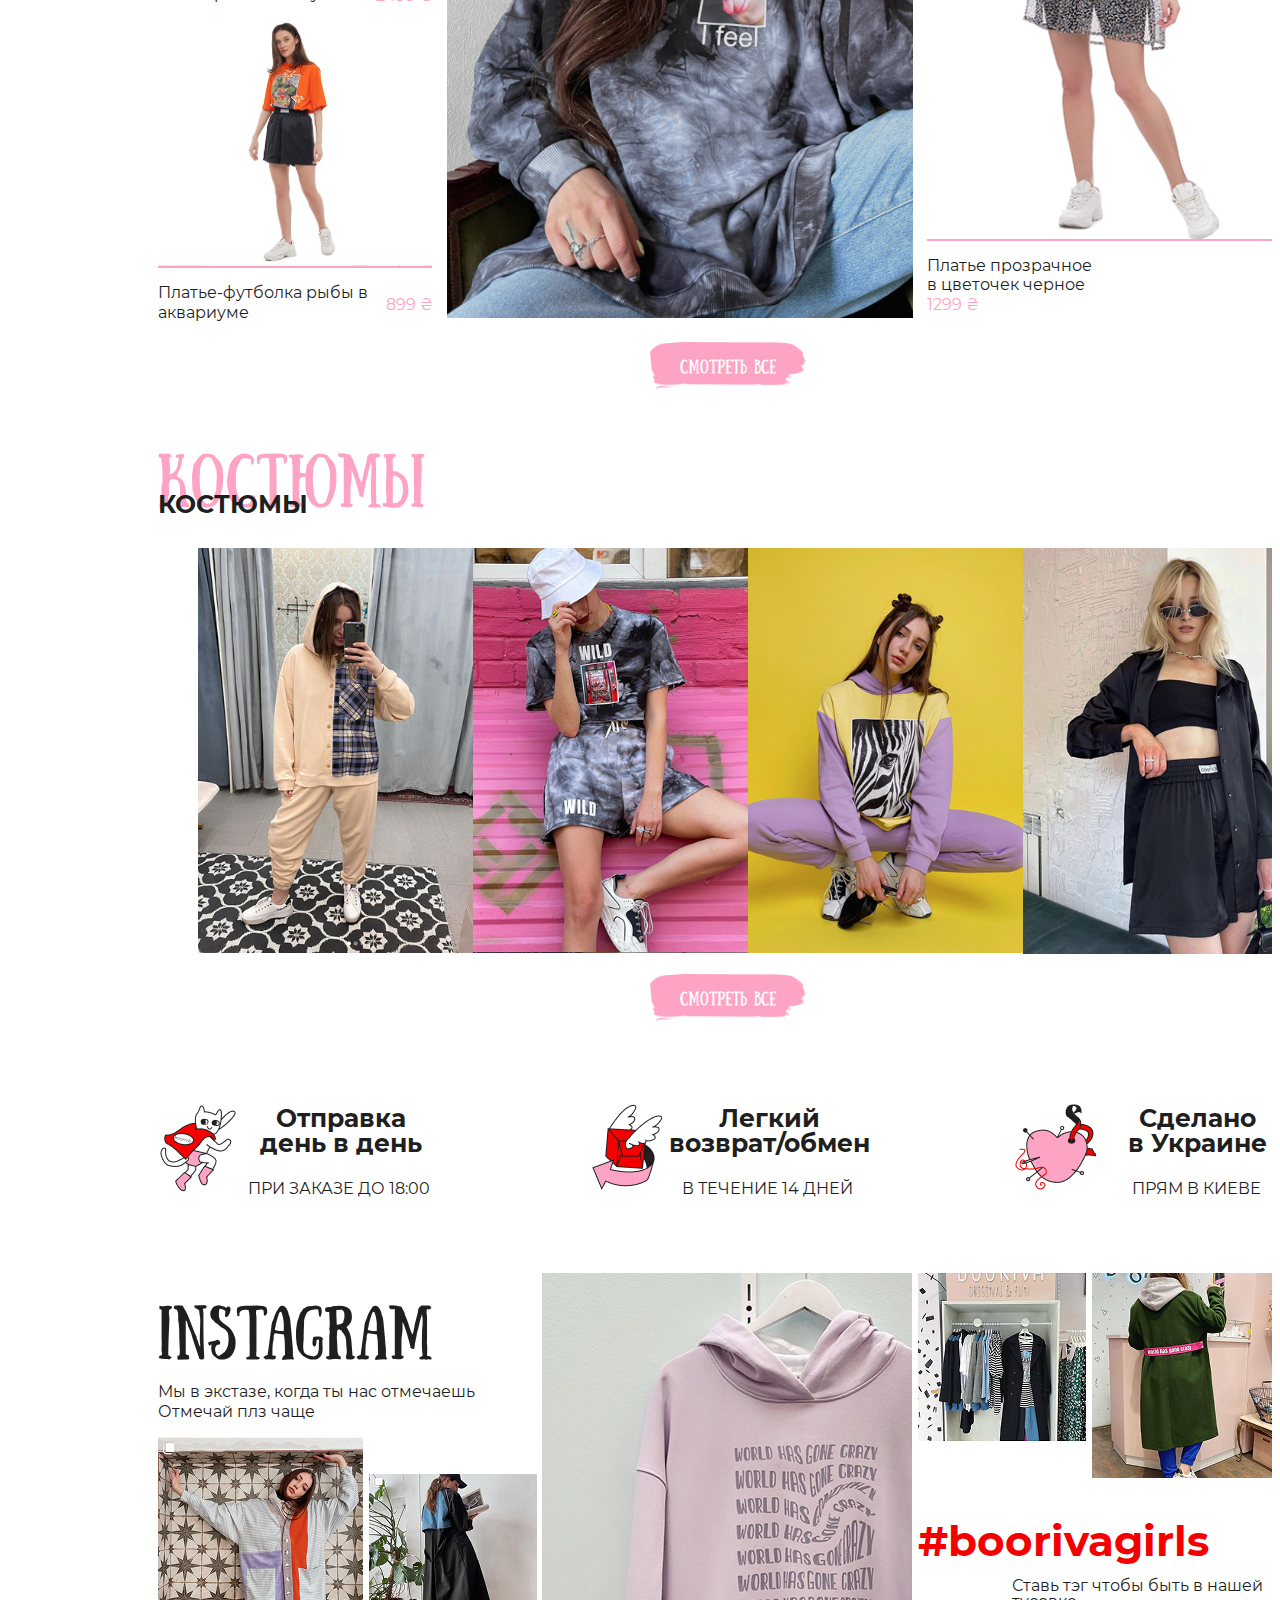
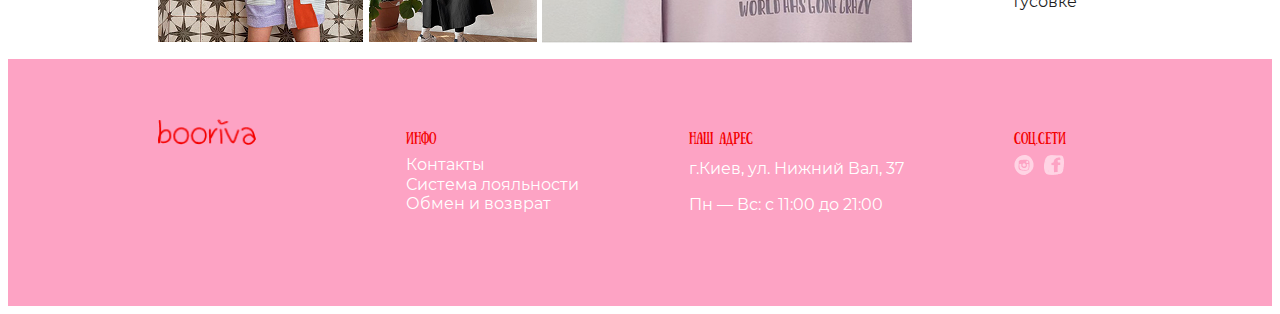
==== commit 8537cbab: "Add files via upload" ====
--- a/index.html
+++ b/index.html
@@ -92,8 +92,8 @@
                     <div class="clothes__newsub">НОВИНКИ</div>
                 </h2>
             </div>
-            <ul class="clothes__assortment">
-                <li class="clothes__product">
+           <ul class="clothes__assortment">
+               <!-- <li class="clothes__product">
                     <img class="clothes__image" src="images/blue_sweatshirt.png" alt="Фото одежды" width="360"
                         height="530">
                     <div class="clothes__wrap">
@@ -135,8 +135,8 @@
                     <div class="clothes__description" hidden>
                         Яркий оранжевый цвет – хит сезона, а принт в стиле арт-деко добавит актуальности твоему образу.
                     </div>
-                </li>
-            </ul>
+                </li>-->
+            </ul> 
             <button class="clothes__button button" type="button">Смотреть все</button>
         </section>
         <section class="collection">
@@ -212,8 +212,11 @@
         </section>
         <section class="costumes">
             <div class="costumes__div">
-                <h2 class="costumes__title">Костюмы</h2>
-            </div>
+                <h2 class="costumes__title">Костюмы
+                    <div class="costumes__titlesub">КОСТЮМЫ</div>
+                </h2>
+            </div>
+            
             <ul class="costumes__block">
                 <li class="costumes__images">
                     <img class="costumes__image" src="images/beige_set.jpg" alt="Бежевый комплект" width="360"
@@ -310,7 +313,6 @@
     <footer class="footer container">
         <p class="author visually-hidden">Сайт создан Лемякиной Марией группа СТ-21</p>
         <div class="footer__div">
-
             <a class="footer__logo-wrap" href="index.html">
                 <img class="footer__logo" src="images/logo__red.png" alt="Логотип" width="98" height="24">
                 <h3 class="footer__title"></h3>
@@ -324,7 +326,6 @@
                     <li class="footer__system"><a class="footer__text" href="#">Система лояльности</a></li>
                     <li class="footer__exchange "><a class="footer__text" href="#">Обмен и возврат</a></li>
                 </ul>
-
             </li>
             <li class="footer__address">
                 <p class="footer__title">НАШ АДРЕС</p>
@@ -343,57 +344,58 @@
     <div class="watchall" hidden>
         <section class="watchall">
             <div class="watchall__wrap">
-                <h3 class="watchall__title">
-                    Посмотрите все товары из этой категории
-                </h3>
                 <ul class="watchall__container">
-                    <li class="watchall__product">
+                    <button class="watchall__close">
+                        <img class="watchall__imageclose" src="images/close.png" alt="Закрыть" width="46" height="46">
+                    </button>
+                    <li class="watchall__titletext">
+                        <h3 class="watchall__title">
+                            Посмотрите все товары из этой категории :
+                        </h3>
+                        <p class="watchall__textone">Упс!</p>
+                        <img class="watchall__imageheart" src="images/broken_heart.png" alt="Фото сердца" width="178" height="130">
+                        <p class="watchall__texttwo">Мы обнаружили, что Вы не зарегистрировались на сайте. Чтобы увидеть больше наших товаров, зарегистрируетесь прямо сейчас!</p>
+                    </li>
+                    <li class="watchall__productfirst">
                         <img class="watchall__image" src="images/pink_dress.jpg" alt="Фото одежды" width="371" height="500">
-                        <div class="watchall__block">
+                        <div class="watchall__blockone">
                             <a class="watchall__name" href="#">Нежно-розовое платье</a>
                             <span class="watchall__price">1099 ₴</span>
                         </div>
                     </li>
-                    <li class="watchall__product">
-                        <img class="watchall__image" src="images/jeans.jpg" alt="Фото одежды" width="371" height="471">
-                        <div class="watchall__block">
-                            <a class="watchall__name" href="#">Джинсы с принтами</a>
-                            <span class="watchall__price">1299 ₴</span>
-                        </div>    
-                    </li>
-                    <li class="watchall__product">
+                    <li class="watchall__productsecond">
                         <img class="watchall__image" src="images/pink_tshirt.jpg" alt="Фото одежды" width="370" height="469">
-                        <div class="watchall__block">
+                        <div class="watchall__blocktwo">
                             <a class="watchall__name" href="#">Ярко-розовая футболка</a>
                             <span class="watchall__price">899 ₴</span>
                         </div>
                     </li>
-                    <li class="watchall__product">
+                    
+                    <li class="watchall__productthird">
                         <img class="watchall__image" src="images/colorful_dress.jpg" alt="Фото одежды" width="370" height="575">
-                        <div class="watchall__block">
+                        <div class="watchall__blockone">
                             <a class="watchall__name" href="#">Разноцветное платье</a>
                             <span class="watchall__price">1099 ₴</span>
                         </div>
                     </li>
-                    <li class="watchall__product">
+                    <li class="watchall__productfourth">
                         <img class="watchall__image" src="images/shirt_skyfishes.jpg" alt="Фото одежды" width="370" height="562">
-                        <div class="watchall__block">
+                        <div class="watchall__blockthree">
                             <a class="watchall__name" href="#">Рубашка с рыбами и небом</a>
                             <span class="watchall__price">899 ₴</span>
                         </div>
-                    </li>
-                    <li class="watchall__product">
-                        <img class="watchall__image" src="images/black_coat.jpg" alt="Фото одежды" width="370" height="653">
-                        <div class="watchall__block">
-                            <a class="watchall__name" href="#">Черное пальто с джинсовым верхом</a>
-                            <span class="watchall__price">899 ₴</span>
-                        </div>
-                    </li>
+                    </li> 
+                    <li class="watchall__formblock">
+                        <form action="/"class="watchall__form">
+                            <input class="watchall__input" type="text" placeholder="Имя">
+                            <input class="watchall__input" type="tel" placeholder="Телефон">
+                            <input class="watchall__input" type="email" placeholder="E-mail">
+                            <button class="watchall__button button">Зарегистрироваться</button>
+                            <img class="watchall__imagecat" src="images/cat.png" alt="Фото кошки" width="250" height="148">
+                        </form> 
+                    </li> 
                 </ul>
-            </div>
-            <form action="/" class="watchall__form">
-
-            </form>
+            </div>           
         </section>
     </div>
     <script src="scripts/script.js"></script>
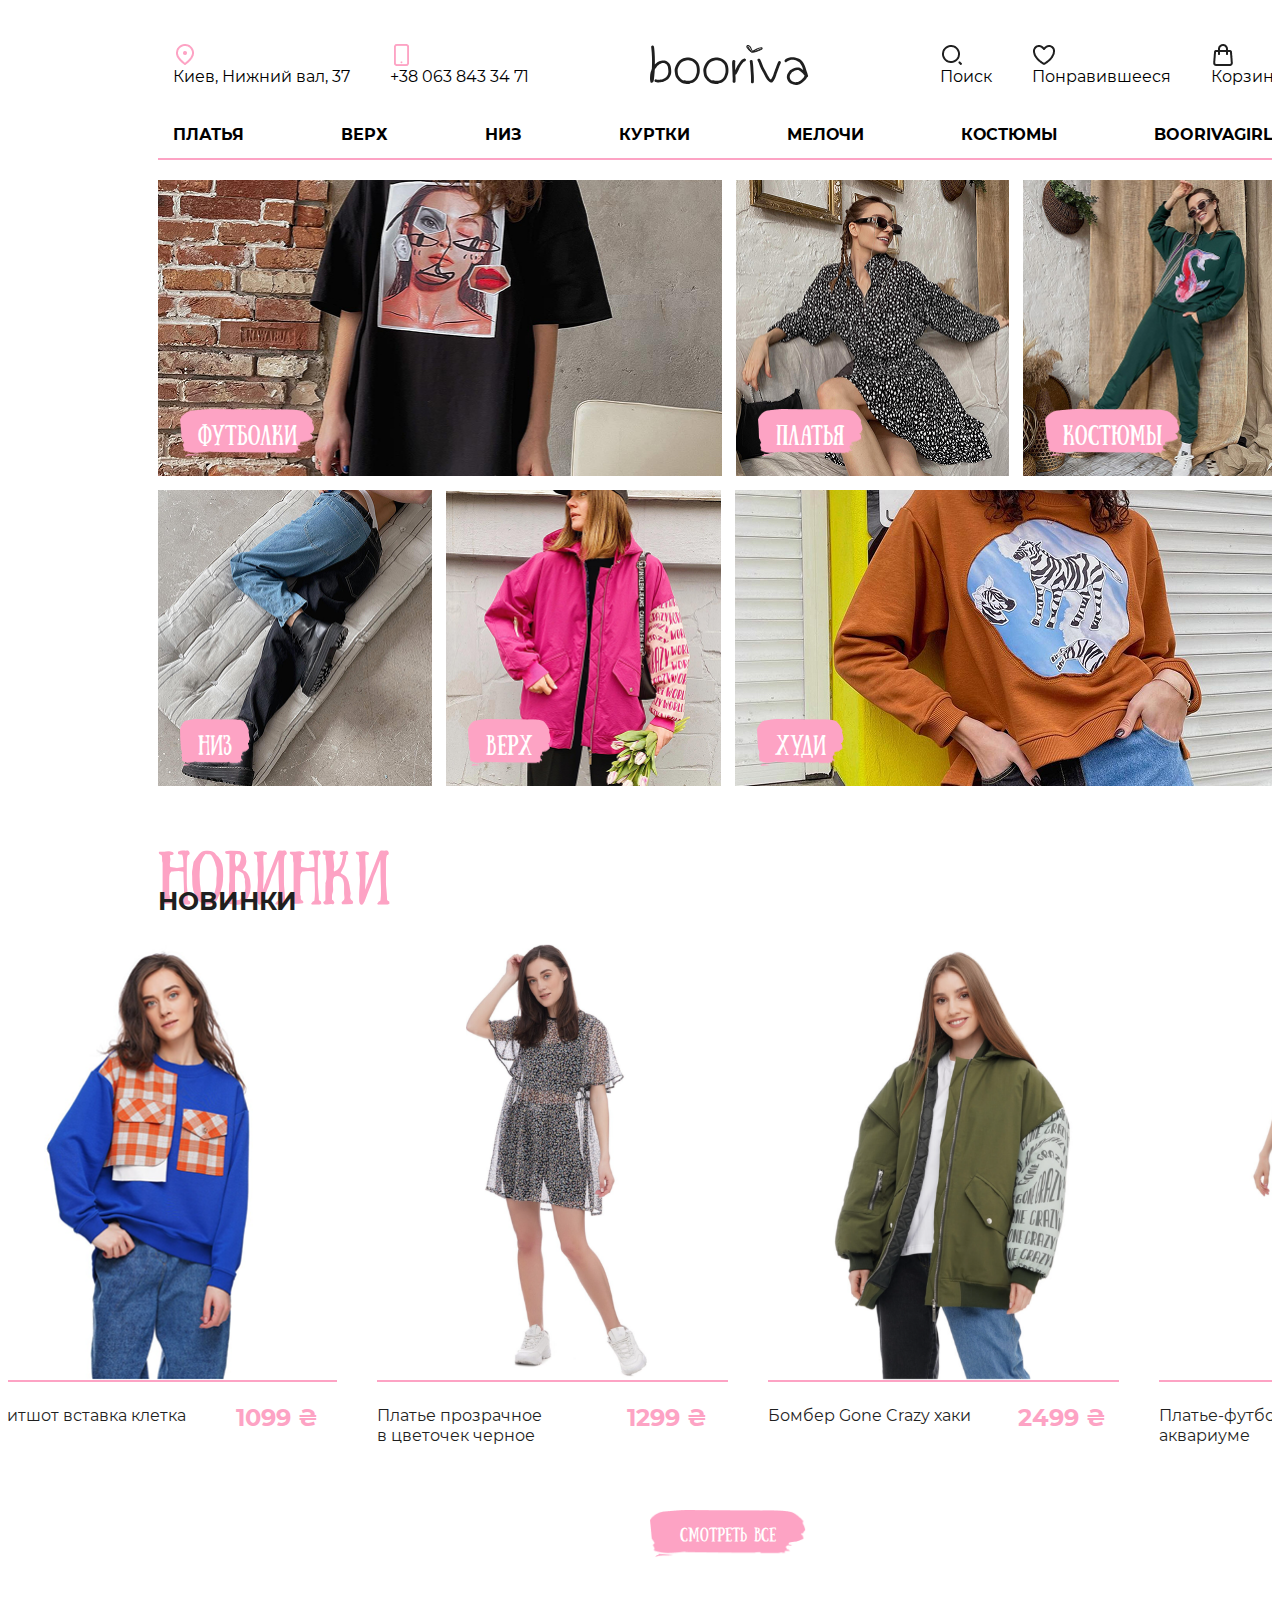
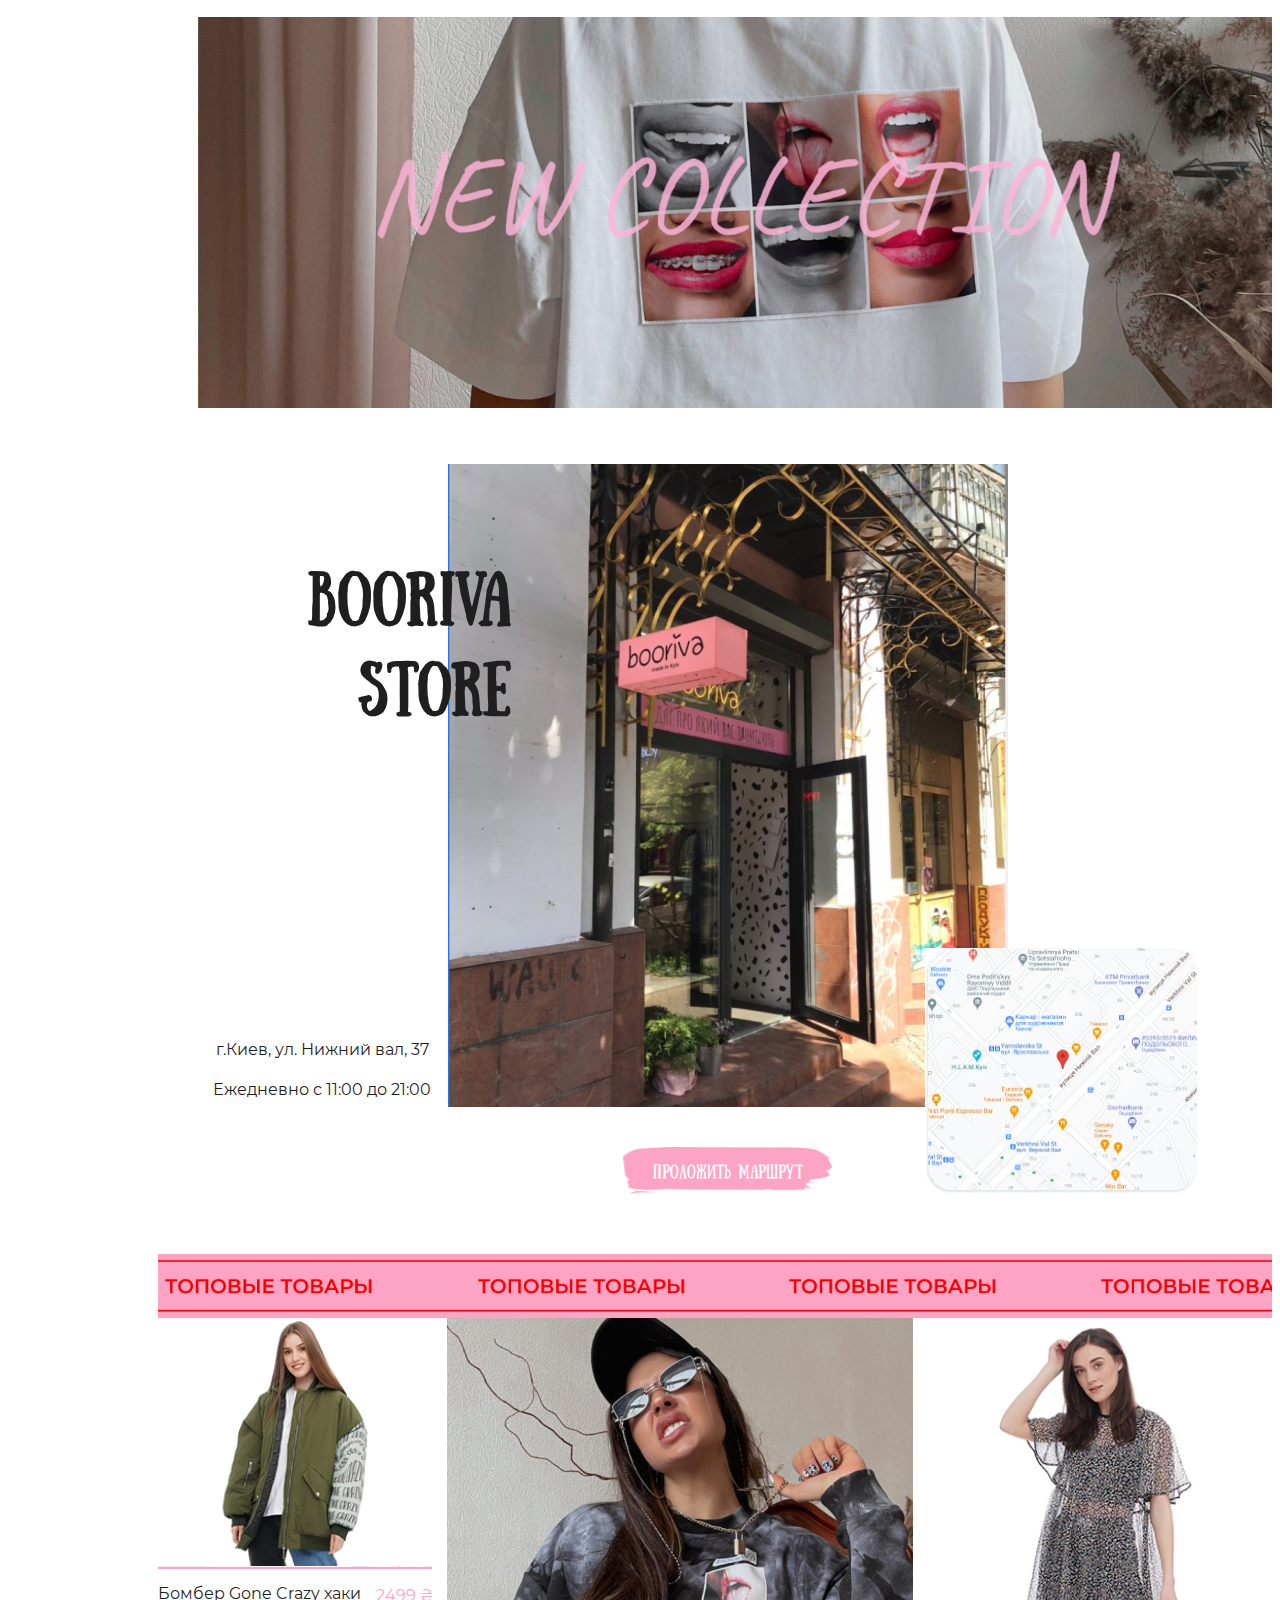
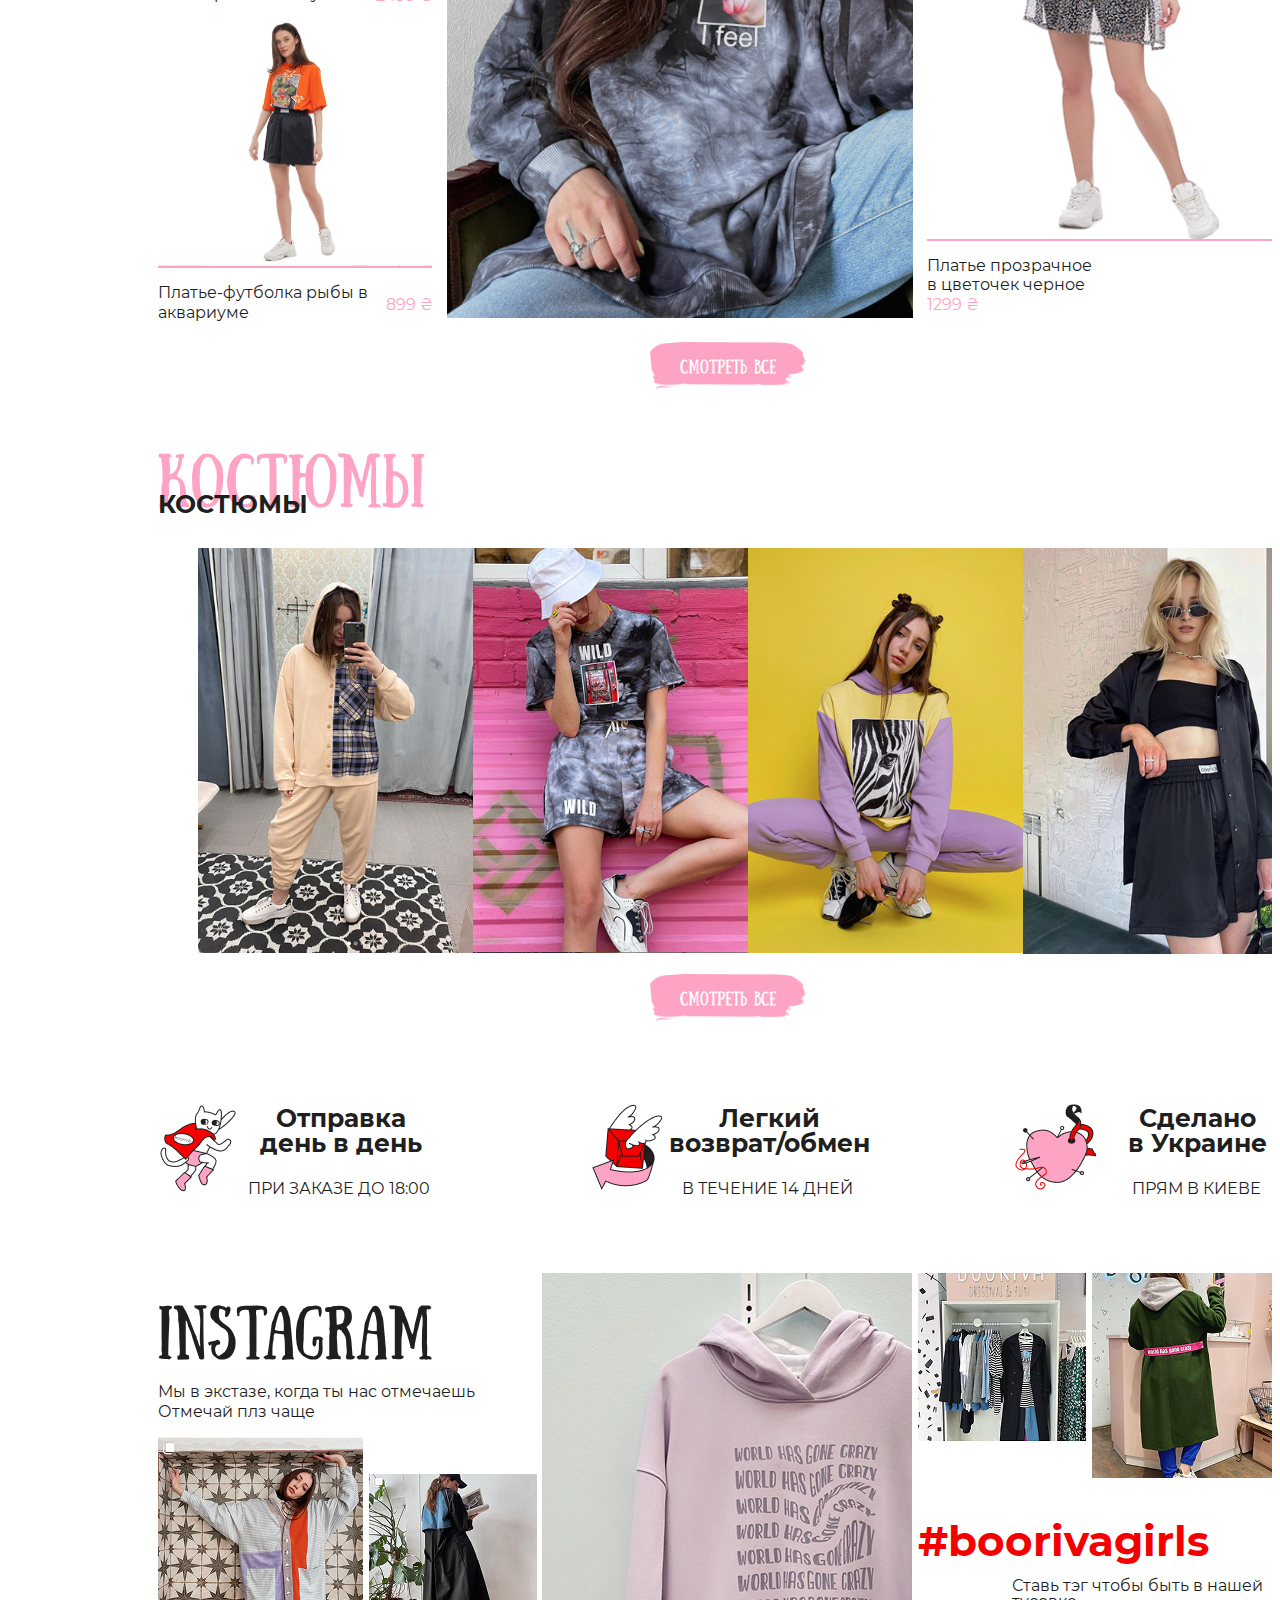
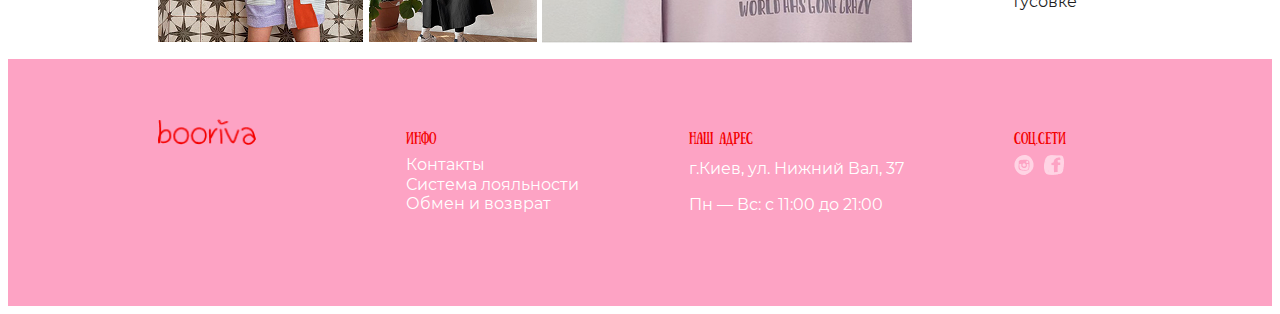
==== commit 627ab892: "Add files via upload" ====
--- a/index.html
+++ b/index.html
@@ -26,7 +26,7 @@
         </div>
         <nav class="header__menu">
             <ul class="menu">
-                <li class="menu__item menu__item--active">
+                <!--<li class="menu__item menu__item--active">
                     <a class="menu__link" href="index.html">НОВИНКИ</a>
                 </li>
                 <li class="menu__item">
@@ -49,7 +49,7 @@
                 </li>
                 <li class="menu__item">
                     <a class="menu__link" href="#">#BOORIVAGIRLS</a>
-                </li>
+                </li>-->
             </ul>
         </nav>
     </header>
